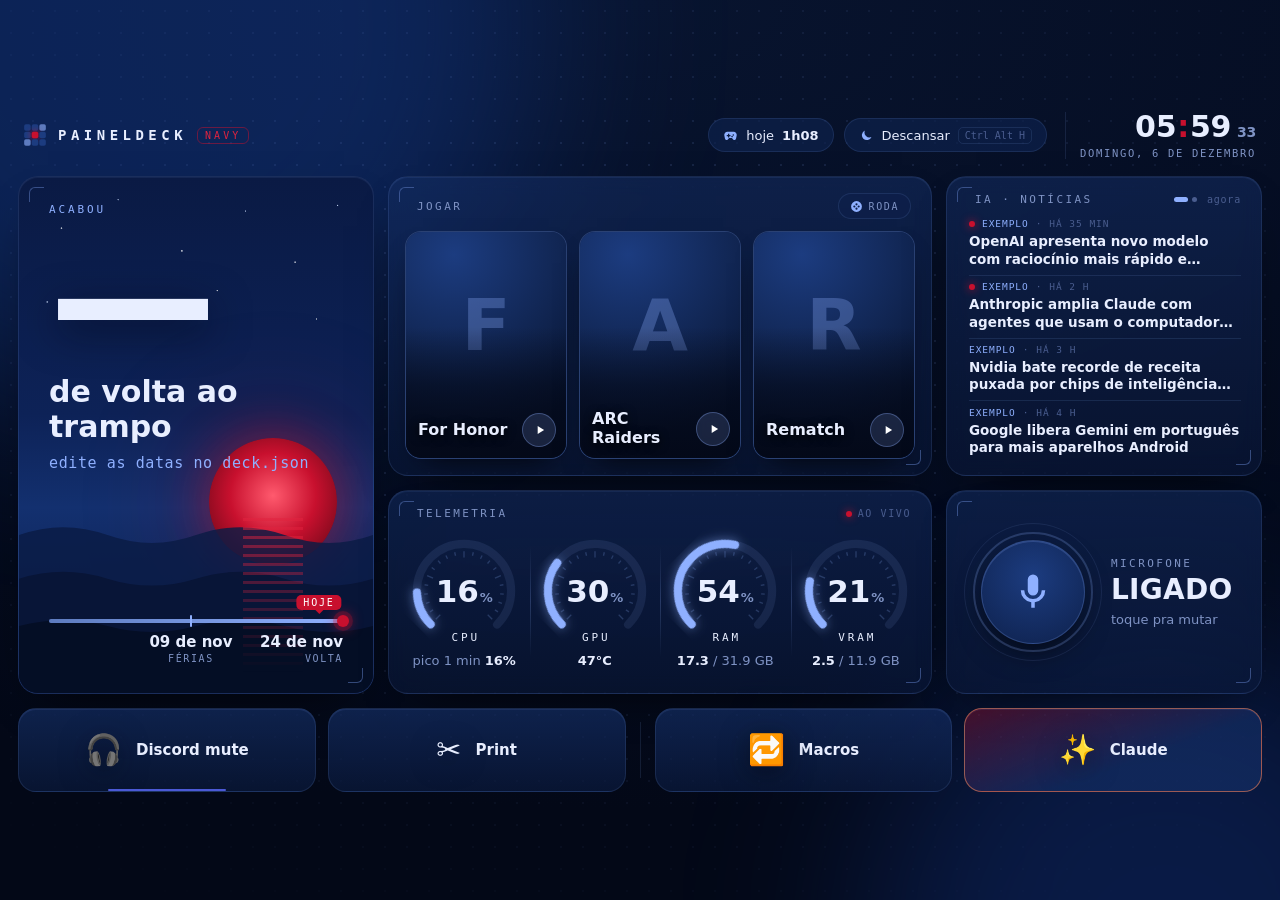
==== wwwroot/scenes/navy/index.html @ 903a9835 "Modo jogo automático, tempo de jogo e atualização com um clique - GameMode.cs: acha o jogo aberto (p" ====
<!doctype html>
<html lang="pt-BR">
<head>
  <meta charset="utf-8">
  <meta name="viewport" content="width=device-width, initial-scale=1">
  <base href="../../"><!-- caminhos do deck.json (capas "games/x.jpg") são relativos ao wwwroot -->
  <title>PainelDeck · Navy</title>
  <link rel="stylesheet" href="overlays.css"><!-- roda de jogos, gaveta de macros, diálogo do ✨ Claude -->
  <link rel="stylesheet" href="scenes/navy/navy.css">
</head>
<body>
  <div id="sky"><div class="glow g1"></div><div class="glow g2"></div><div class="dots"></div></div>

  <main id="stage">
    <!-- ===== topo ===== -->
    <header class="top card-in" style="--i:0">
      <div class="brand">
        <svg class="mark" viewBox="0 0 24 24" aria-hidden="true">
          <rect x="2" y="2" width="6" height="6" rx="1.6"/><rect x="9" y="2" width="6" height="6" rx="1.6"/><rect x="16" y="2" width="6" height="6" rx="1.6" class="hot"/>
          <rect x="2" y="9" width="6" height="6" rx="1.6"/><rect x="9" y="9" width="6" height="6" rx="1.6" class="core"/><rect x="16" y="9" width="6" height="6" rx="1.6"/>
          <rect x="2" y="16" width="6" height="6" rx="1.6" class="hot"/><rect x="9" y="16" width="6" height="6" rx="1.6"/><rect x="16" y="16" width="6" height="6" rx="1.6"/>
        </svg>
        <span class="brand-name">PAINELDECK</span>
        <span class="brand-sub">NAVY</span>
      </div>

      <div class="chips">
        <!-- modo jogo: "JOGANDO · 1h12" (some quando não tem jogo aberto) -->
        <div class="chip playing" id="chip-play" hidden><i class="rec"></i><span>JOGANDO</span><b id="chip-play-time">0min</b></div>
        <!-- fora do jogo: tempo jogado hoje; toque mostra o histórico da semana -->
        <button class="chip action" id="chip-week" hidden title="Tempo de jogo da semana">
          <svg viewBox="0 0 24 24"><path d="M7 6h10a5 5 0 0 1 4.9 6l-1.1 5.2a2.6 2.6 0 0 1-4.5 1.2L14.2 16H9.8l-2.1 2.4a2.6 2.6 0 0 1-4.5-1.2L2.1 12A5 5 0 0 1 7 6Zm1 3v2H6v2h2v2h2v-2h2v-2h-2V9Zm8.5 1a1.25 1.25 0 1 0 0 2.5 1.25 1.25 0 0 0 0-2.5Zm-2 2.5a1.25 1.25 0 1 0 0 2.5 1.25 1.25 0 0 0 0-2.5Z"/></svg>
          <span>hoje</span><b id="chip-week-time">0min</b>
        </button>
        <!-- atualização: aparece quando tem versão nova no GitHub (2 toques pra instalar) -->
        <button class="chip action update" id="chip-update" hidden title="Atualizar o PainelDeck">
          <svg viewBox="0 0 24 24" class="ico-up"><path d="M12 3a9 9 0 1 0 9 9h-2a7 7 0 1 1-2.05-4.95L14 10h7V3l-2.64 2.64A8.97 8.97 0 0 0 12 3Z"/></svg>
          <span id="chip-update-text">Atualizar</span>
        </button>
        <button class="chip action" id="btn-rest" title="Modo descanso (Ctrl+Alt+H)">
          <svg viewBox="0 0 24 24"><path d="M20 14.5A8 8 0 0 1 9.5 4a8 8 0 1 0 10.5 10.5Z"/></svg>
          <span>Descansar</span><kbd>Ctrl Alt H</kbd>
        </button>
      </div>

      <div class="clock">
        <div class="time"><span id="hh">--</span><span class="colon">:</span><span id="mm">--</span><span class="ss" id="ss">--</span></div>
        <div class="date" id="date">—</div>
      </div>
    </header>

    <!-- ===== férias (peça principal) ===== -->
    <section class="card hero card-in" style="--i:1" id="hero">
      <div class="scene" aria-hidden="true">
        <div class="stars"></div>
        <div class="sun"></div>
        <svg class="sea" viewBox="0 0 400 120" preserveAspectRatio="none">
          <path class="w1" d="M0 40 Q25 32 50 40 T100 40 T150 40 T200 40 T250 40 T300 40 T350 40 T400 40 T450 40 T500 40 T550 40 T600 40 T650 40 T700 40 T750 40 T800 40 V120 H0Z"/>
          <path class="w2" d="M0 62 Q25 55 50 62 T100 62 T150 62 T200 62 T250 62 T300 62 T350 62 T400 62 T450 62 T500 62 T550 62 T600 62 T650 62 T700 62 T750 62 T800 62 V120 H0Z"/>
          <path class="w3" d="M0 86 Q25 80 50 86 T100 86 T150 86 T200 86 T250 86 T300 86 T350 86 T400 86 T450 86 T500 86 T550 86 T600 86 T650 86 T700 86 T750 86 T800 86 V120 H0Z"/>
        </svg>
      </div>
      <div class="hero-body">
        <div class="kicker" id="hero-kicker">CONTAGEM REGRESSIVA</div>
        <div class="big"><span class="num" id="hero-num">-</span><span class="unit" id="hero-unit">dias</span></div>
        <div class="caption" id="hero-caption">pras férias</div>
        <div class="timer" id="hero-timer">--h --m --s</div>
        <div class="timeline">
          <div class="now-tag" id="hero-tag">HOJE</div>
          <div class="track"><div class="fill" id="hero-fill"></div><div class="tick" id="hero-tick"></div><div class="now" id="hero-now"></div></div>
          <div class="marks">
            <span class="m1" id="hero-m1"><b id="hero-d1">--</b>férias</span>
            <span class="m2"><b id="hero-d2">--</b>volta</span>
          </div>
        </div>
      </div>
    </section>

    <!-- ===== modo jogo: entra no lugar das férias quando um jogo abre ===== -->
    <section class="card gamehero swap" id="gamehero">
      <div class="g-art" id="g-art"></div>
      <div class="g-body">
        <div class="kicker"><i class="rec"></i><span id="g-kicker">JOGANDO AGORA</span><span class="paused" id="g-paused">PAUSADO</span></div>
        <div class="g-name" id="g-name">—</div>
        <div class="g-fps" id="g-fps"><span class="num" id="g-fps-num">--</span><span class="unit">FPS</span></div>
        <div class="g-fps-sub" id="g-fps-sub">&nbsp;</div>
        <svg class="g-spark" id="g-spark" viewBox="0 0 300 70" preserveAspectRatio="none">
          <defs><linearGradient id="g-spark-fill" x1="0" x2="0" y1="0" y2="1"><stop offset="0" stop-color="#8fb0ff" stop-opacity=".35"/><stop offset="1" stop-color="#8fb0ff" stop-opacity="0"/></linearGradient></defs>
          <path class="area" d=""/><path class="line" d=""/><circle class="head" r="3.5" cx="-10" cy="-10"/>
        </svg>
        <div class="g-stats">
          <div><span class="k">SESSÃO</span><b id="g-session">0:00:00</b></div>
          <div><span class="k">HOJE</span><b id="g-today">0min</b></div>
        </div>
      </div>
    </section>

    <!-- ===== modo jogo: macros do jogo (no lugar da prateleira de jogos) ===== -->
    <section class="card gmacros swap" id="gmacros">
      <div class="card-head">
        <span class="label" id="gm-label">MACROS DO JOGO</span>
        <button class="head-btn" id="gm-all" title="Todas as macros">
          <svg viewBox="0 0 24 24"><path d="M4 6h16v2H4zm0 5h16v2H4zm0 5h10v2H4z"/></svg><span>todas</span>
        </button>
      </div>
      <div class="gm-grid" id="gm-grid"></div>
    </section>

    <!-- ===== tempo de jogo da semana (no lugar das notícias: no modo jogo, ou tocando no "hoje") ===== -->
    <section class="card playtime swap" id="playtime">
      <div class="card-head"><span class="label">TEMPO DE JOGO</span><span class="pt-total" id="pt-total"></span></div>
      <div class="pt-bars" id="pt-bars"></div>
      <ol class="pt-top" id="pt-top"></ol>
    </section>

    <!-- ===== jogos (vem do deck.json, seção "games") ===== -->
    <section class="card games card-in" style="--i:2">
      <div class="card-head">
        <span class="label">JOGAR</span>
        <button class="head-btn" id="games-all" title="Abrir a roda com todos os jogos">
          <svg viewBox="0 0 24 24"><path d="M12 2a10 10 0 1 0 10 10A10 10 0 0 0 12 2Zm0 4a2 2 0 1 1-2 2 2 2 0 0 1 2-2ZM6 12a2 2 0 1 1 2 2 2 2 0 0 1-2-2Zm6 6a2 2 0 1 1 2-2 2 2 0 0 1-2 2Zm4-4a2 2 0 1 1 2-2 2 2 0 0 1-2 2Z"/></svg>
          <span>roda</span>
        </button>
      </div>
      <div class="shelf" id="shelf"></div>
    </section>

    <!-- ===== notícias de IA (C# busca o RSS, Bridge.call("news")) ===== -->
    <section class="card news card-in" style="--i:3">
      <div class="card-head">
        <span class="label" id="news-label">IA · NOTÍCIAS</span>
        <span class="news-side"><span class="pager" id="pager"></span><span class="upd" id="news-upd"></span></span>
      </div>
      <div class="feed-wrap"><ol class="feed" id="feed"></ol></div>
    </section>

    <!-- ===== telemetria ===== -->
    <section class="card telemetry card-in" style="--i:4">
      <div class="card-head"><span class="label">TELEMETRIA</span><span class="live"><i></i>ao vivo</span></div>
      <div class="gauges">
        <div class="gauge" data-metric="cpu"></div>
        <div class="gauge" data-metric="gpu"></div>
        <div class="gauge" data-metric="ram"></div>
        <div class="gauge" data-metric="vram"></div>
      </div>
    </section>

    <!-- ===== microfone ===== -->
    <section class="card micbox card-in" style="--i:5" id="micbox">
      <button class="mic" id="mic" title="Mutar / desmutar o microfone">
        <span class="ring"></span><span class="ring r2"></span>
        <svg viewBox="0 0 24 24" class="ico-on"><path d="M12 14a3 3 0 0 0 3-3V5a3 3 0 0 0-6 0v6a3 3 0 0 0 3 3Zm5-3a5 5 0 0 1-10 0H5a7 7 0 0 0 6 6.92V21h2v-3.08A7 7 0 0 0 19 11Z"/></svg>
        <svg viewBox="0 0 24 24" class="ico-off"><path d="M19 11h-2c0 .74-.16 1.43-.43 2.05l1.47 1.47A6.9 6.9 0 0 0 19 11ZM15 11.17V5a3 3 0 0 0-5.94-.6L15 10.33ZM4.27 3 3 4.27l6 6V11a3 3 0 0 0 4.17 2.76l1.66 1.66A5 5 0 0 1 7 11H5a7 7 0 0 0 6 6.92V21h2v-3.08a6.9 6.9 0 0 0 2.73-.94L19.73 21 21 19.73Z"/></svg>
      </button>
      <div class="mic-info">
        <div class="label">MICROFONE</div>
        <div class="mic-state" id="mic-state">LIGADO</div>
        <div class="mic-hint" id="mic-hint">toque pra mutar</div>
      </div>
    </section>

    <!-- ===== dock de atalhos (vem do deck.json) ===== -->
    <nav class="dock card-in" style="--i:6" id="dock"></nav>
  </main>

  <div id="toast"></div>

  <!-- o app.js do clássico desenha o deck aqui (escondido): games/macros/editor dependem dele (App.deck, App.toast) -->
  <div id="classic" hidden><main id="grid"></main><nav id="tabs"></nav></div>

  <script src="bridge.js"></script>
  <script>window.Widgets = {}; // widgets do clássico não aparecem no Navy: não monta nenhum na grade escondida</script>
  <script src="games.js"></script>
  <script src="macros.js"></script>
  <script src="app.js"></script>
  <script src="editor.js"></script>
  <script src="scenes/navy/navy.js"></script>
</body>
</html>
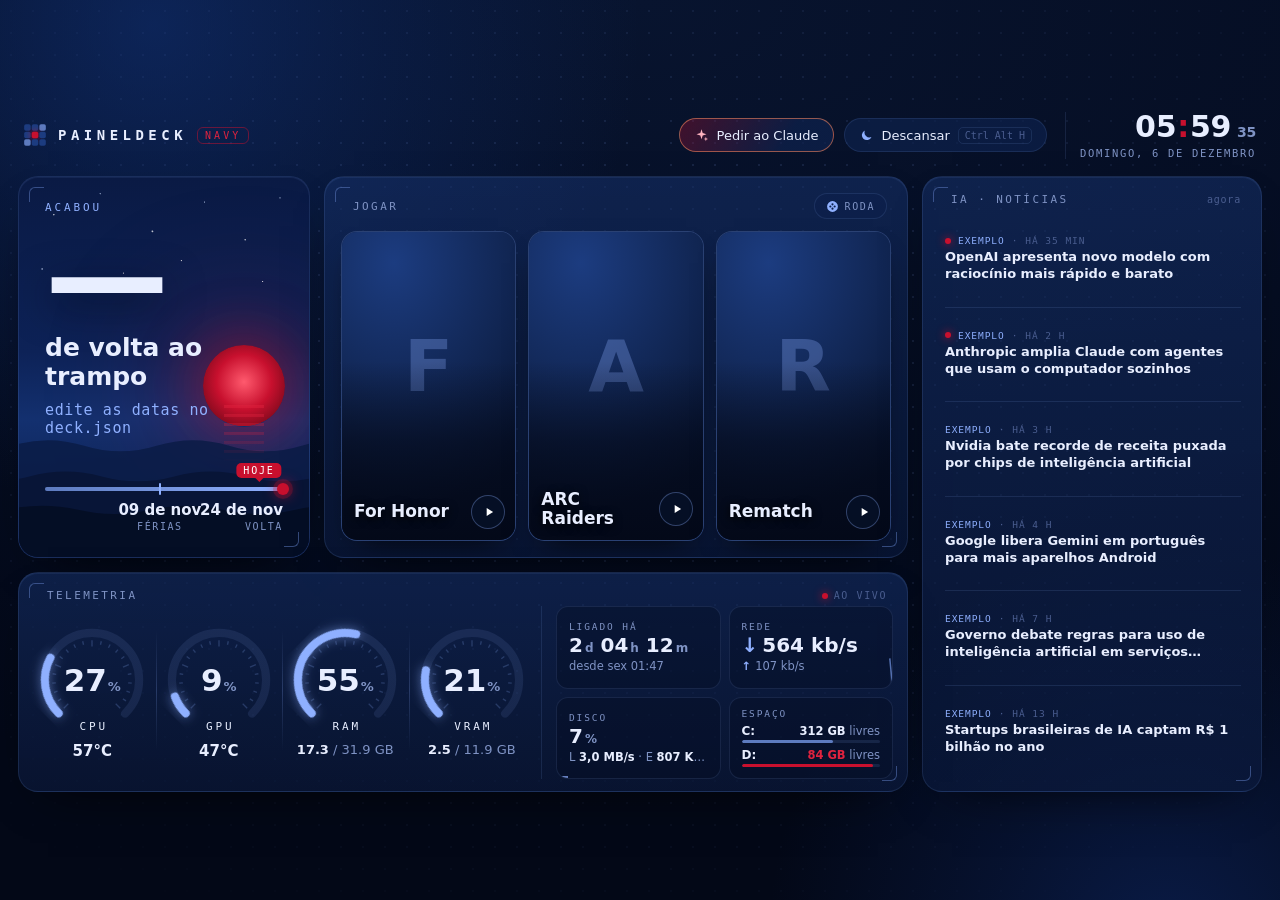
==== commit 098d4117: "Navy mais leve na GPU, temperatura da CPU e dados do PC - Navy sem animação CSS infinita, backdrop-f" ====
--- a/wwwroot/scenes/navy/index.html
+++ b/wwwroot/scenes/navy/index.html
@@ -27,15 +27,14 @@
       <div class="chips">
         <!-- modo jogo: "JOGANDO · 1h12" (some quando não tem jogo aberto) -->
         <div class="chip playing" id="chip-play" hidden><i class="rec"></i><span>JOGANDO</span><b id="chip-play-time">0min</b></div>
-        <!-- fora do jogo: tempo jogado hoje; toque mostra o histórico da semana -->
-        <button class="chip action" id="chip-week" hidden title="Tempo de jogo da semana">
-          <svg viewBox="0 0 24 24"><path d="M7 6h10a5 5 0 0 1 4.9 6l-1.1 5.2a2.6 2.6 0 0 1-4.5 1.2L14.2 16H9.8l-2.1 2.4a2.6 2.6 0 0 1-4.5-1.2L2.1 12A5 5 0 0 1 7 6Zm1 3v2H6v2h2v2h2v-2h2v-2h-2V9Zm8.5 1a1.25 1.25 0 1 0 0 2.5 1.25 1.25 0 0 0 0-2.5Zm-2 2.5a1.25 1.25 0 1 0 0 2.5 1.25 1.25 0 0 0 0-2.5Z"/></svg>
-          <span>hoje</span><b id="chip-week-time">0min</b>
-        </button>
         <!-- atualização: aparece quando tem versão nova no GitHub (2 toques pra instalar) -->
         <button class="chip action update" id="chip-update" hidden title="Atualizar o PainelDeck">
           <svg viewBox="0 0 24 24" class="ico-up"><path d="M12 3a9 9 0 1 0 9 9h-2a7 7 0 1 1-2.05-4.95L14 10h7V3l-2.64 2.64A8.97 8.97 0 0 0 12 3Z"/></svg>
           <span id="chip-update-text">Atualizar</span>
+        </button>
+        <button class="chip action claude" id="btn-claude" title="Pedir uma mudança no painel pro Claude">
+          <svg viewBox="0 0 24 24"><path d="M12 2l1.9 6.1L20 10l-6.1 1.9L12 18l-1.9-6.1L4 10l6.1-1.9Zm7 12 .9 2.6 2.6.9-2.6.9L19 21l-.9-2.6-2.6-.9 2.6-.9Z"/></svg>
+          <span>Pedir ao Claude</span>
         </button>
         <button class="chip action" id="btn-rest" title="Modo descanso (Ctrl+Alt+H)">
           <svg viewBox="0 0 24 24"><path d="M20 14.5A8 8 0 0 1 9.5 4a8 8 0 1 0 10.5 10.5Z"/></svg>
@@ -90,27 +89,10 @@
         </svg>
         <div class="g-stats">
           <div><span class="k">SESSÃO</span><b id="g-session">0:00:00</b></div>
-          <div><span class="k">HOJE</span><b id="g-today">0min</b></div>
+          <div><span class="k">CPU</span><b id="g-cpu">--°</b></div>
+          <div><span class="k">GPU</span><b id="g-gpu">--°</b></div>
         </div>
       </div>
-    </section>
-
-    <!-- ===== modo jogo: macros do jogo (no lugar da prateleira de jogos) ===== -->
-    <section class="card gmacros swap" id="gmacros">
-      <div class="card-head">
-        <span class="label" id="gm-label">MACROS DO JOGO</span>
-        <button class="head-btn" id="gm-all" title="Todas as macros">
-          <svg viewBox="0 0 24 24"><path d="M4 6h16v2H4zm0 5h16v2H4zm0 5h10v2H4z"/></svg><span>todas</span>
-        </button>
-      </div>
-      <div class="gm-grid" id="gm-grid"></div>
-    </section>
-
-    <!-- ===== tempo de jogo da semana (no lugar das notícias: no modo jogo, ou tocando no "hoje") ===== -->
-    <section class="card playtime swap" id="playtime">
-      <div class="card-head"><span class="label">TEMPO DE JOGO</span><span class="pt-total" id="pt-total"></span></div>
-      <div class="pt-bars" id="pt-bars"></div>
-      <ol class="pt-top" id="pt-top"></ol>
     </section>
 
     <!-- ===== jogos (vem do deck.json, seção "games") ===== -->
@@ -134,33 +116,40 @@
       <div class="feed-wrap"><ol class="feed" id="feed"></ol></div>
     </section>
 
-    <!-- ===== telemetria ===== -->
+    <!-- ===== telemetria + dados do PC ===== -->
     <section class="card telemetry card-in" style="--i:4">
       <div class="card-head"><span class="label">TELEMETRIA</span><span class="live"><i></i>ao vivo</span></div>
-      <div class="gauges">
-        <div class="gauge" data-metric="cpu"></div>
-        <div class="gauge" data-metric="gpu"></div>
-        <div class="gauge" data-metric="ram"></div>
-        <div class="gauge" data-metric="vram"></div>
+      <div class="tele-body">
+        <div class="gauges">
+          <div class="gauge" data-metric="cpu"></div>
+          <div class="gauge" data-metric="gpu"></div>
+          <div class="gauge" data-metric="ram"></div>
+          <div class="gauge" data-metric="vram"></div>
+        </div>
+        <div class="sys">
+          <div class="stat" id="st-up">
+            <span class="k">LIGADO HÁ</span>
+            <b class="v" id="st-up-v">--</b>
+            <span class="s" id="st-up-s">&nbsp;</span>
+          </div>
+          <div class="stat" id="st-net">
+            <span class="k">REDE</span>
+            <b class="v"><i class="arw dn">↓</i><span id="st-net-down">--</span></b>
+            <span class="s"><i class="arw">↑</i><span id="st-net-up">--</span></span>
+            <svg class="spark" viewBox="0 0 120 30" preserveAspectRatio="none"><path class="area" d=""/><path class="line" d=""/></svg>
+          </div>
+          <div class="stat" id="st-disk">
+            <span class="k">DISCO</span>
+            <b class="v" id="st-disk-v">--</b>
+            <span class="s" id="st-disk-s">&nbsp;</span>
+          </div>
+          <div class="stat" id="st-drives">
+            <span class="k">ESPAÇO</span>
+            <div class="drives" id="st-drives-list"></div>
+          </div>
+        </div>
       </div>
     </section>
-
-    <!-- ===== microfone ===== -->
-    <section class="card micbox card-in" style="--i:5" id="micbox">
-      <button class="mic" id="mic" title="Mutar / desmutar o microfone">
-        <span class="ring"></span><span class="ring r2"></span>
-        <svg viewBox="0 0 24 24" class="ico-on"><path d="M12 14a3 3 0 0 0 3-3V5a3 3 0 0 0-6 0v6a3 3 0 0 0 3 3Zm5-3a5 5 0 0 1-10 0H5a7 7 0 0 0 6 6.92V21h2v-3.08A7 7 0 0 0 19 11Z"/></svg>
-        <svg viewBox="0 0 24 24" class="ico-off"><path d="M19 11h-2c0 .74-.16 1.43-.43 2.05l1.47 1.47A6.9 6.9 0 0 0 19 11ZM15 11.17V5a3 3 0 0 0-5.94-.6L15 10.33ZM4.27 3 3 4.27l6 6V11a3 3 0 0 0 4.17 2.76l1.66 1.66A5 5 0 0 1 7 11H5a7 7 0 0 0 6 6.92V21h2v-3.08a6.9 6.9 0 0 0 2.73-.94L19.73 21 21 19.73Z"/></svg>
-      </button>
-      <div class="mic-info">
-        <div class="label">MICROFONE</div>
-        <div class="mic-state" id="mic-state">LIGADO</div>
-        <div class="mic-hint" id="mic-hint">toque pra mutar</div>
-      </div>
-    </section>
-
-    <!-- ===== dock de atalhos (vem do deck.json) ===== -->
-    <nav class="dock card-in" style="--i:6" id="dock"></nav>
   </main>
 
   <div id="toast"></div>
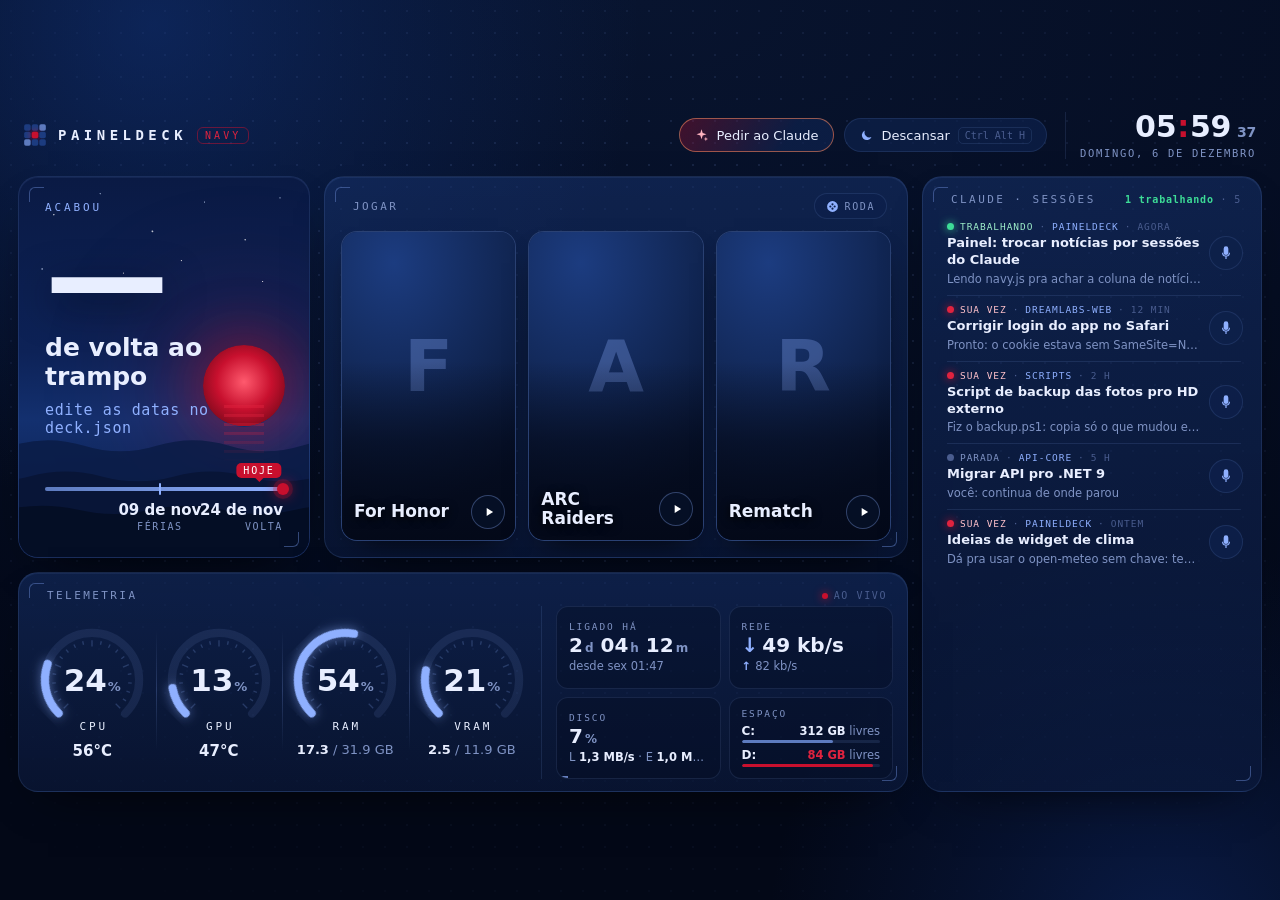
==== commit 86ac539b: "Navy: sessões do Claude Code no lugar das notícias, com áudio A coluna da direita lista as sessões d" ====
--- a/wwwroot/scenes/navy/index.html
+++ b/wwwroot/scenes/navy/index.html
@@ -107,7 +107,26 @@
       <div class="shelf" id="shelf"></div>
     </section>
 
-    <!-- ===== notícias de IA (C# busca o RSS, Bridge.call("news")) ===== -->
+    <!-- ===== sessões do Claude Code do PC (C#: Bridge.call("claudeSessions"); sessions.js) ===== -->
+    <section class="card sessions card-in" style="--i:3" id="sessions">
+      <div class="card-head">
+        <span class="label">CLAUDE · SESSÕES</span>
+        <span class="ses-side"><span class="ses-count" id="ses-count"></span></span>
+      </div>
+      <div class="ses-wrap">
+        <ol class="ses-list" id="ses-list"></ol>
+        <div class="ses-detail" id="ses-detail" hidden>
+          <div class="sd-head">
+            <button class="sd-back" id="sd-back" title="Voltar pra lista"><svg viewBox="0 0 24 24"><path d="M15.4 5.4 14 4l-8 8 8 8 1.4-1.4L8.8 12Z"/></svg></button>
+            <div class="sd-name"><div class="sd-title" id="sd-title"></div><div class="sd-meta" id="sd-meta"></div></div>
+          </div>
+          <div class="sd-chat" id="sd-chat"></div>
+          <div class="sd-compose" id="sd-compose"></div>
+        </div>
+      </div>
+    </section>
+
+    <!-- ===== notícias de IA (só com "navy": { "coluna": "noticias" }; C# busca o RSS, Bridge.call("news")) ===== -->
     <section class="card news card-in" style="--i:3">
       <div class="card-head">
         <span class="label" id="news-label">IA · NOTÍCIAS</span>
@@ -164,5 +183,6 @@
   <script src="app.js"></script>
   <script src="editor.js"></script>
   <script src="scenes/navy/navy.js"></script>
+  <script src="scenes/navy/sessions.js"></script>
 </body>
 </html>
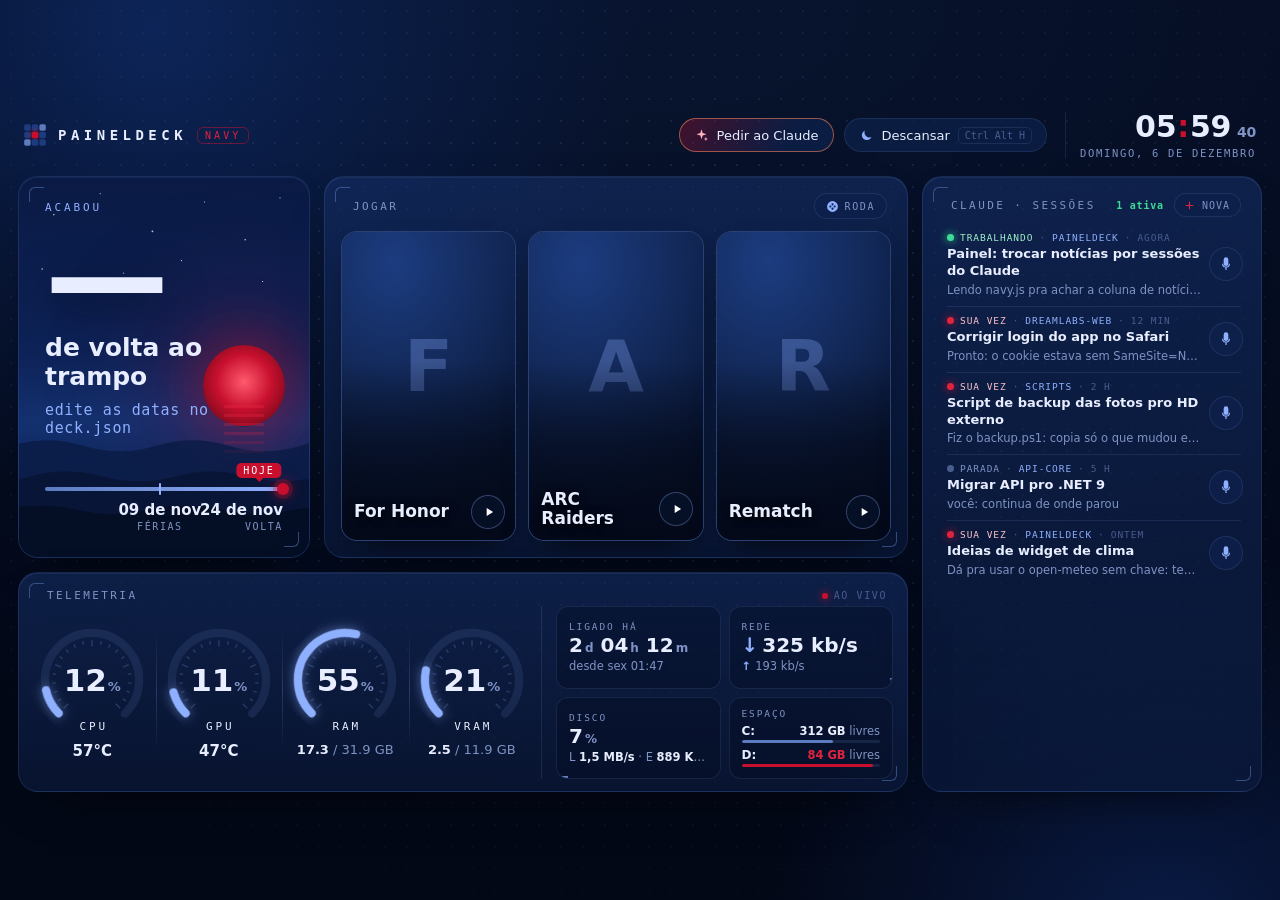
==== commit ab43af93: "Navy: botão + nova abre sessão do Claude Code por áudio Escolhe a pasta (as das sessões recentes, as" ====
--- a/wwwroot/scenes/navy/index.html
+++ b/wwwroot/scenes/navy/index.html
@@ -111,7 +111,10 @@
     <section class="card sessions card-in" style="--i:3" id="sessions">
       <div class="card-head">
         <span class="label">CLAUDE · SESSÕES</span>
-        <span class="ses-side"><span class="ses-count" id="ses-count"></span></span>
+        <span class="ses-side"><span class="ses-count" id="ses-count"></span>
+          <button class="head-btn" id="ses-new" title="Abrir uma sessão nova do Claude Code (por áudio ou digitando)">
+            <svg viewBox="0 0 24 24"><path d="M11 5h2v6h6v2h-6v6h-2v-6H5v-2h6Z"/></svg><span>nova</span>
+          </button></span>
       </div>
       <div class="ses-wrap">
         <ol class="ses-list" id="ses-list"></ol>
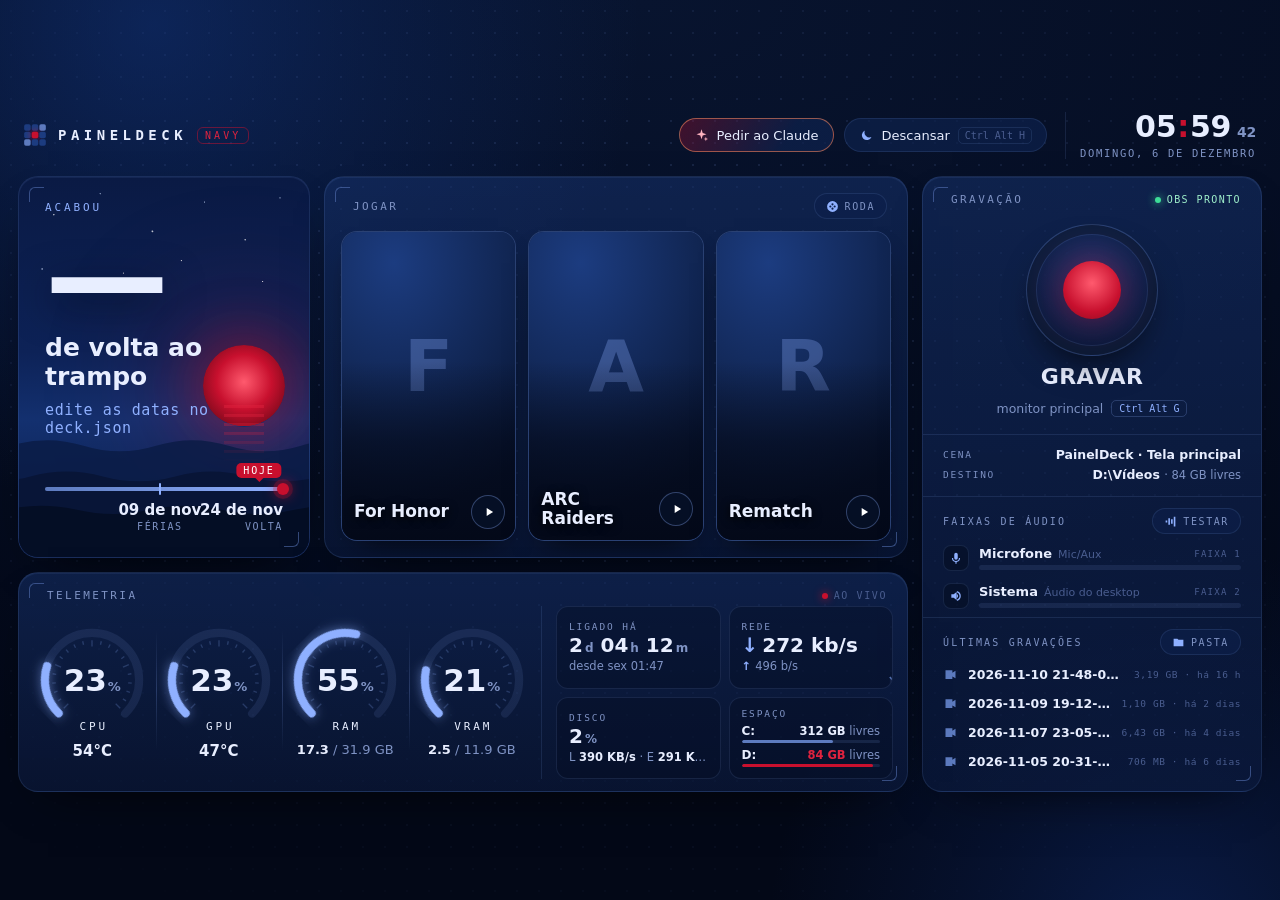
==== commit a80232b3: "Modo gravação (OBS) na Navy e remoção das sessões do Claude - Recorder.cs: fala com o OBS pelo obs-w" ====
--- a/wwwroot/scenes/navy/index.html
+++ b/wwwroot/scenes/navy/index.html
@@ -28,6 +28,8 @@
         <!-- modo jogo: "JOGANDO · 1h12" (some quando não tem jogo aberto) -->
         <div class="chip playing" id="chip-play" hidden><i class="rec"></i><span>JOGANDO</span><b id="chip-play-time">0min</b></div>
         <!-- atualização: aparece quando tem versão nova no GitHub (2 toques pra instalar) -->
+        <!-- gravação minimizada: "REC 12:47" (toque volta pra tela de gravação) -->
+        <button class="chip action recchip" id="chip-rec" hidden title="Voltar pra tela de gravação"><i class="rec"></i><span>REC</span><b id="chip-rec-time">0:00</b></button>
         <button class="chip action update" id="chip-update" hidden title="Atualizar o PainelDeck">
           <svg viewBox="0 0 24 24" class="ico-up"><path d="M12 3a9 9 0 1 0 9 9h-2a7 7 0 1 1-2.05-4.95L14 10h7V3l-2.64 2.64A8.97 8.97 0 0 0 12 3Z"/></svg>
           <span id="chip-update-text">Atualizar</span>
@@ -107,25 +109,40 @@
       <div class="shelf" id="shelf"></div>
     </section>
 
-    <!-- ===== sessões do Claude Code do PC (C#: Bridge.call("claudeSessions"); sessions.js) ===== -->
-    <section class="card sessions card-in" style="--i:3" id="sessions">
+    <!-- ===== gravação (rec.js): botão de gravar no OBS, faixas de áudio e últimas gravações ===== -->
+    <section class="card reccard card-in" style="--i:3" id="reccard">
       <div class="card-head">
-        <span class="label">CLAUDE · SESSÕES</span>
-        <span class="ses-side"><span class="ses-count" id="ses-count"></span>
-          <button class="head-btn" id="ses-new" title="Abrir uma sessão nova do Claude Code (por áudio ou digitando)">
-            <svg viewBox="0 0 24 24"><path d="M11 5h2v6h6v2h-6v6h-2v-6H5v-2h6Z"/></svg><span>nova</span>
-          </button></span>
-      </div>
-      <div class="ses-wrap">
-        <ol class="ses-list" id="ses-list"></ol>
-        <div class="ses-detail" id="ses-detail" hidden>
-          <div class="sd-head">
-            <button class="sd-back" id="sd-back" title="Voltar pra lista"><svg viewBox="0 0 24 24"><path d="M15.4 5.4 14 4l-8 8 8 8 1.4-1.4L8.8 12Z"/></svg></button>
-            <div class="sd-name"><div class="sd-title" id="sd-title"></div><div class="sd-meta" id="sd-meta"></div></div>
-          </div>
-          <div class="sd-chat" id="sd-chat"></div>
-          <div class="sd-compose" id="sd-compose"></div>
-        </div>
+        <span class="label">GRAVAÇÃO</span>
+        <span class="rc-pill" id="rc-pill"><i></i><span id="rc-pill-text">OBS</span></span>
+      </div>
+      <div class="rc-main">
+        <button class="rc-btn" id="rc-btn" title="Gravar o monitor principal no OBS"><span class="core"></span></button>
+        <div class="rc-title" id="rc-title">GRAVAR</div>
+        <div class="rc-sub" id="rc-sub">&nbsp;</div>
+      </div>
+      <div class="rc-sec">
+        <div class="rc-info">
+          <span class="k">CENA</span><span class="v" id="rc-scene">—</span>
+          <span class="k">DESTINO</span><span class="v" id="rc-dest">—</span>
+        </div>
+      </div>
+      <div class="rc-sec">
+        <div class="rc-sec-head">
+          <span class="label">FAIXAS DE ÁUDIO</span>
+          <button class="head-btn" id="rc-test" title="Mostra os níveis ao vivo por 20 segundos, sem gravar">
+            <svg viewBox="0 0 24 24"><path d="M3 10h3v4H3Zm5-4h3v12H8Zm5 2h3v8h-3Zm5-5h3v18h-3Z"/></svg><span>testar</span>
+          </button>
+        </div>
+        <div id="rc-tracks"></div>
+      </div>
+      <div class="rc-sec rc-recent">
+        <div class="rc-sec-head">
+          <span class="label">ÚLTIMAS GRAVAÇÕES</span>
+          <button class="head-btn" id="rc-folder" title="Abrir a pasta das gravações">
+            <svg viewBox="0 0 24 24"><path d="M3 5h7l2 2h9v12H3Z"/></svg><span>pasta</span>
+          </button>
+        </div>
+        <ul class="rc-list" id="rc-list"></ul>
       </div>
     </section>
 
@@ -174,6 +191,74 @@
     </section>
   </main>
 
+  <!-- ===== tela cheia de gravação (rec.js): entra sozinha quando o OBS começa a gravar ===== -->
+  <main id="recstage">
+    <header class="r-top" style="--i:0">
+      <div class="r-badge"><i class="rec"></i><span id="r-state">GRAVANDO</span></div>
+      <div class="brand">
+        <span class="brand-name">PAINELDECK</span>
+        <span class="brand-sub">GRAVAÇÃO</span>
+      </div>
+      <div class="chips">
+        <div class="chip" id="r-scene" title="Cena do OBS que está sendo gravada">
+          <svg viewBox="0 0 24 24"><path d="M3 4h18v13H3Zm2 2v9h14V6Zm3 13h8v2H8Z"/></svg><span id="r-scene-name">—</span>
+        </div>
+        <div class="chip playing" id="r-game" hidden><span>JOGANDO</span><b id="r-game-name"></b></div>
+        <button class="chip action" id="r-min" title="Ver o painel normal sem parar de gravar">
+          <svg viewBox="0 0 24 24"><path d="M3 3h8v8H3Zm10 0h8v8h-8ZM3 13h8v8H3Zm10 0h8v8h-8Z"/></svg><span>Ver painel</span>
+        </button>
+      </div>
+      <div class="clock">
+        <div class="time"><span id="r-hh">--</span><span class="colon">:</span><span id="r-mm">--</span></div>
+        <div class="date">AGORA</div>
+      </div>
+    </header>
+
+    <section class="card r-hero" style="--i:1">
+      <div class="r-clock">
+        <div class="r-time"><span id="r-t-h">0</span><i>:</i><span id="r-t-m">00</span><i>:</i><span id="r-t-s">00</span><small id="r-t-d">.0</small></div>
+        <div class="r-file"><svg viewBox="0 0 24 24"><path d="M4 5h11v4l5-3v12l-5-3v4H4Z"/></svg><span id="r-file">—</span></div>
+      </div>
+      <div class="r-stats">
+        <div class="stat" id="r-st-size"><span class="k">TAMANHO</span><b class="v" id="r-size">--</b><span class="s" id="r-rate">&nbsp;</span></div>
+        <div class="stat" id="r-st-free"><span class="k">ESPAÇO LIVRE</span><b class="v" id="r-free">--</b><span class="s" id="r-fits">&nbsp;</span></div>
+        <div class="stat" id="r-st-video"><span class="k">VÍDEO</span><b class="v" id="r-fps">--</b><span class="s" id="r-drop">&nbsp;</span></div>
+        <div class="stat" id="r-st-pc"><span class="k">PC</span><b class="v" id="r-pc">--</b><span class="s" id="r-pc-s">&nbsp;</span></div>
+      </div>
+    </section>
+
+    <section class="card r-tl" style="--i:2">
+      <div class="card-head"><span class="label">LINHA DO TEMPO</span><span class="r-scale" id="r-scale">&nbsp;</span></div>
+      <div class="r-body">
+        <div class="r-heads" id="r-heads"></div>
+        <div class="r-canvas"><canvas id="r-tl-canvas"></canvas></div>
+        <div class="r-done">
+          <div class="r-done-box">
+            <div class="kicker"><svg viewBox="0 0 24 24"><path d="M9.5 16.2 5.3 12l-1.4 1.4 5.6 5.6 11-11-1.4-1.4Z"/></svg><span>GRAVAÇÃO SALVA</span></div>
+            <div class="nm" id="r-done-name">—</div>
+            <div class="mt" id="r-done-meta">&nbsp;</div>
+            <div class="row">
+              <button class="r-btn sm" id="r-done-open"><svg viewBox="0 0 24 24"><path d="M3 5h7l2 2h9v12H3Z"/></svg>Abrir a pasta</button>
+              <button class="r-btn sm back" id="r-done-back">Voltar pro painel <small id="r-done-count"></small></button>
+            </div>
+          </div>
+        </div>
+      </div>
+    </section>
+
+    <section class="card r-vu" style="--i:3">
+      <div class="card-head"><span class="label">NÍVEIS</span><span class="live"><i></i>ao vivo</span></div>
+      <div class="r-vus"><canvas id="r-vu-canvas"></canvas></div>
+      <div class="r-vufoot" id="r-vufoot"></div>
+    </section>
+
+    <footer class="r-ctl" style="--i:4">
+      <button class="r-btn" id="r-pause"><svg viewBox="0 0 24 24"><path d="M6 5h4v14H6Zm8 0h4v14h-4Z"/></svg><span id="r-pause-text">Pausar</span></button>
+      <button class="r-btn" id="r-mark" title="Põe uma marca neste ponto da gravação"><svg viewBox="0 0 24 24"><path d="M5 3h2v18H5Zm3 1h11l-3 4 3 4H8Z"/></svg>Marcar <small id="r-mark-n"></small></button>
+      <button class="r-btn stop" id="r-stop"><svg viewBox="0 0 24 24"><rect x="5" y="5" width="14" height="14" rx="2.5"/></svg><span id="r-stop-text">Parar e salvar</span><small id="r-stop-key"></small></button>
+    </footer>
+  </main>
+
   <div id="toast"></div>
 
   <!-- o app.js do clássico desenha o deck aqui (escondido): games/macros/editor dependem dele (App.deck, App.toast) -->
@@ -186,6 +271,6 @@
   <script src="app.js"></script>
   <script src="editor.js"></script>
   <script src="scenes/navy/navy.js"></script>
-  <script src="scenes/navy/sessions.js"></script>
+  <script src="scenes/navy/rec.js"></script>
 </body>
 </html>
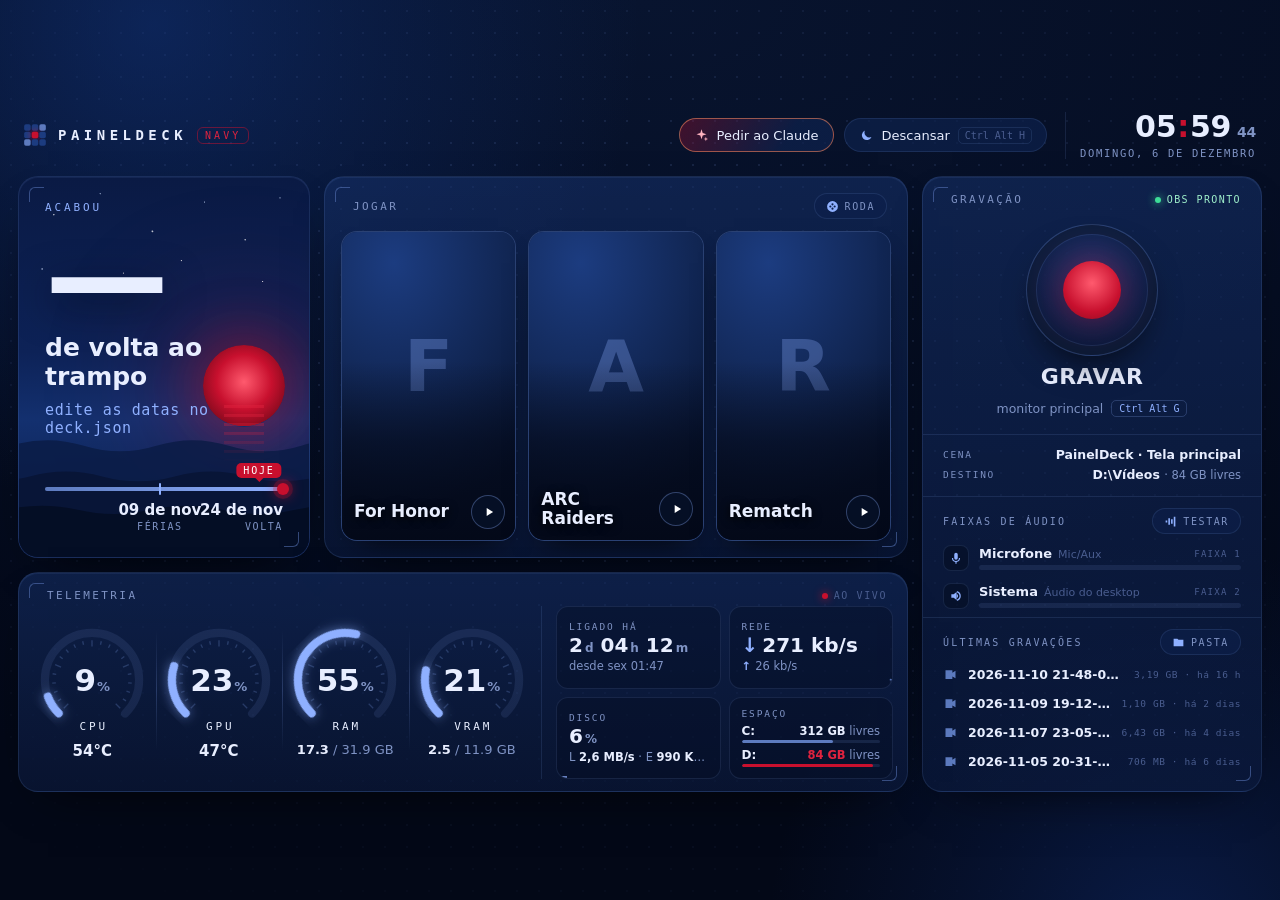
==== commit 62ea465b: "Gravação: prévia ao vivo do vídeo e miniaturas na linha do tempo - Recorder.cs: comando "frame" (Get" ====
--- a/wwwroot/scenes/navy/index.html
+++ b/wwwroot/scenes/navy/index.html
@@ -215,6 +215,13 @@
     </header>
 
     <section class="card r-hero" style="--i:1">
+      <!-- prévia ao vivo do que o OBS está gravando (Bridge.call("record", { cmd: "frame" }), algumas vezes por segundo) -->
+      <div class="r-prev" id="r-prev">
+        <img id="r-prev-img" alt="">
+        <div class="r-prev-none" id="r-prev-none">esperando a imagem do OBS…</div>
+        <span class="r-prev-tag"><i class="rec"></i><span id="r-prev-tag">AO VIVO</span></span>
+      </div>
+      <div class="r-side">
       <div class="r-clock">
         <div class="r-time"><span id="r-t-h">0</span><i>:</i><span id="r-t-m">00</span><i>:</i><span id="r-t-s">00</span><small id="r-t-d">.0</small></div>
         <div class="r-file"><svg viewBox="0 0 24 24"><path d="M4 5h11v4l5-3v12l-5-3v4H4Z"/></svg><span id="r-file">—</span></div>
@@ -224,6 +231,7 @@
         <div class="stat" id="r-st-free"><span class="k">ESPAÇO LIVRE</span><b class="v" id="r-free">--</b><span class="s" id="r-fits">&nbsp;</span></div>
         <div class="stat" id="r-st-video"><span class="k">VÍDEO</span><b class="v" id="r-fps">--</b><span class="s" id="r-drop">&nbsp;</span></div>
         <div class="stat" id="r-st-pc"><span class="k">PC</span><b class="v" id="r-pc">--</b><span class="s" id="r-pc-s">&nbsp;</span></div>
+      </div>
       </div>
     </section>
 
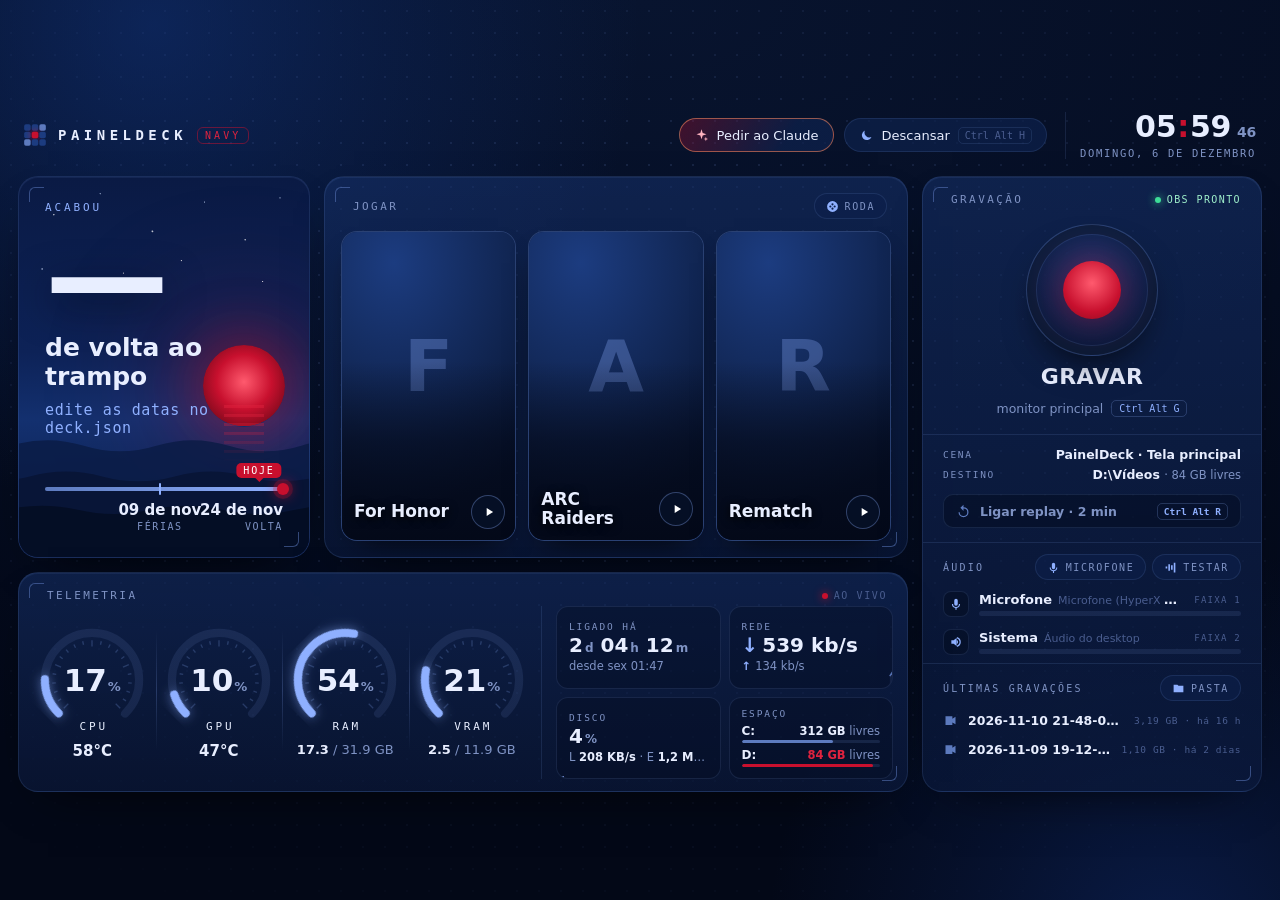
==== commit 468525b2: "Gravação: escolher o microfone pelo painel e replay dos últimos minutos - Botão 'microfone' no cartã" ====
--- a/wwwroot/scenes/navy/index.html
+++ b/wwwroot/scenes/navy/index.html
@@ -125,10 +125,20 @@
           <span class="k">CENA</span><span class="v" id="rc-scene">—</span>
           <span class="k">DESTINO</span><span class="v" id="rc-dest">—</span>
         </div>
+        <div class="rc-replay" id="rc-replay-row">
+          <button class="rc-replay-btn" id="rc-replay" title="Replay: o OBS guarda os últimos minutos na memória e salva quando você pedir">
+            <svg viewBox="0 0 24 24"><path d="M12 5V1L7 6l5 5V7a6 6 0 1 1-6 6H4a8 8 0 1 0 8-8Z"/></svg>
+            <span id="rc-replay-text">Ligar replay</span><kbd id="rc-replay-key" hidden></kbd>
+          </button>
+          <button class="rc-replay-off" id="rc-replay-off" title="Desligar o replay" hidden>✕</button>
+        </div>
       </div>
       <div class="rc-sec">
         <div class="rc-sec-head">
-          <span class="label">FAIXAS DE ÁUDIO</span>
+          <span class="label">ÁUDIO</span>
+          <button class="head-btn" id="rc-mic" title="Escolher qual microfone o OBS grava">
+            <svg viewBox="0 0 24 24"><path d="M12 15a3 3 0 0 0 3-3V6a3 3 0 0 0-6 0v6a3 3 0 0 0 3 3Zm5-3a5 5 0 0 1-10 0H5a7 7 0 0 0 6 6.9V22h2v-3.1A7 7 0 0 0 19 12Z"/></svg><span>microfone</span>
+          </button>
           <button class="head-btn" id="rc-test" title="Mostra os níveis ao vivo por 20 segundos, sem gravar">
             <svg viewBox="0 0 24 24"><path d="M3 10h3v4H3Zm5-4h3v12H8Zm5 2h3v8h-3Zm5-5h3v18h-3Z"/></svg><span>testar</span>
           </button>
@@ -272,6 +282,13 @@
   <!-- o app.js do clássico desenha o deck aqui (escondido): games/macros/editor dependem dele (App.deck, App.toast) -->
   <div id="classic" hidden><main id="grid"></main><nav id="tabs"></nav></div>
 
+<div id="recpick" hidden>
+  <div class="rp-box">
+    <div class="rp-head"><span class="label">QUAL MICROFONE GRAVAR</span><button class="head-btn" id="rp-close"><span>fechar</span></button></div>
+    <div class="rp-src" id="rp-src"></div>
+    <ul class="rp-list" id="rp-list"></ul>
+  </div>
+</div>
   <script src="bridge.js"></script>
   <script>window.Widgets = {}; // widgets do clássico não aparecem no Navy: não monta nenhum na grade escondida</script>
   <script src="games.js"></script>
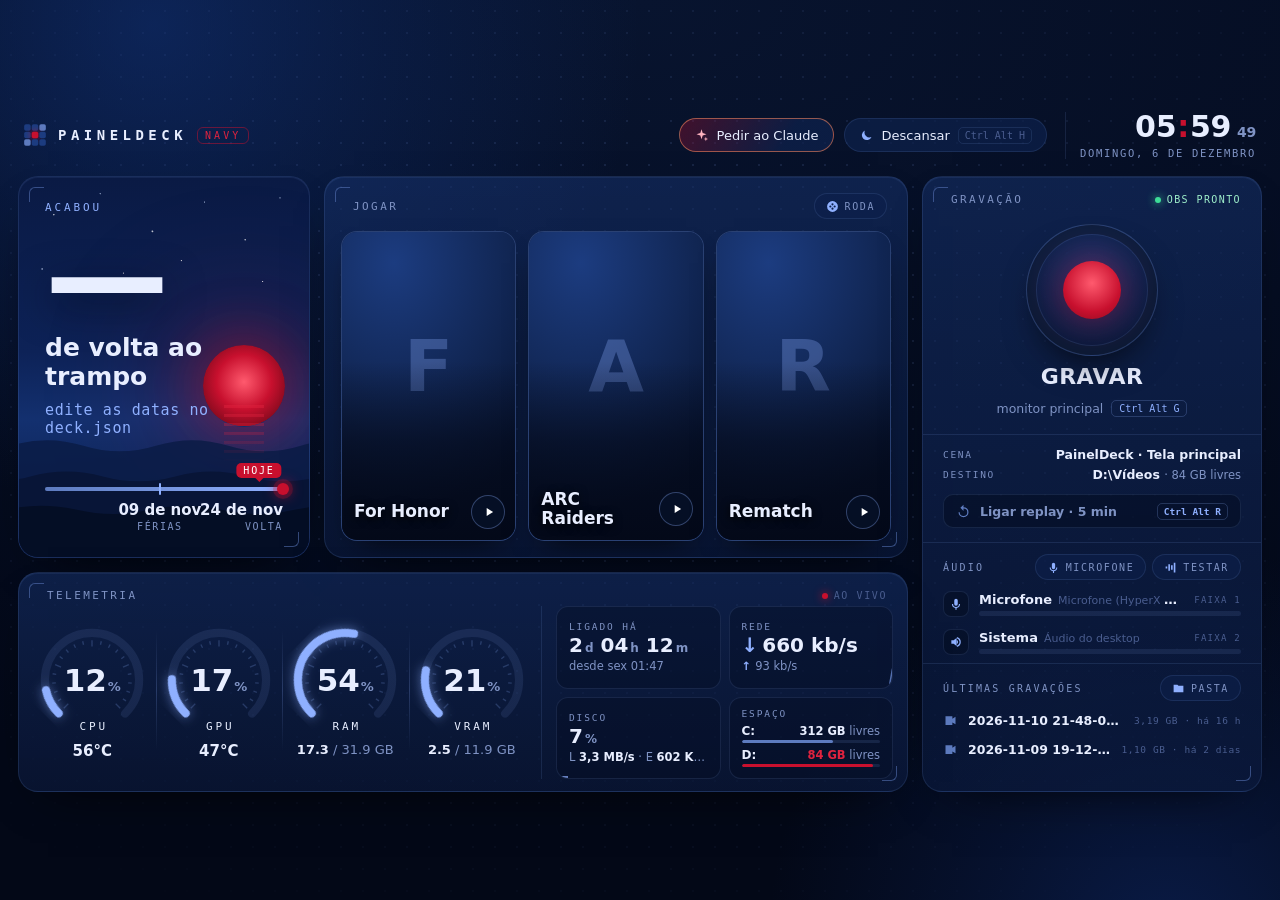
==== commit ec2ce1a7: "Modo jogo: cartão REPLAY no lugar do JOGAR, com cortes de 30 s, 1 min e 5 min - Com jogo aberto, o J" ====
--- a/wwwroot/scenes/navy/index.html
+++ b/wwwroot/scenes/navy/index.html
@@ -107,6 +107,28 @@
         </button>
       </div>
       <div class="shelf" id="shelf"></div>
+    </section>
+
+    <!-- ===== replay (rec.js): com jogo aberto entra no lugar do JOGAR — prévia ao vivo e botões pra salvar os últimos segundos ===== -->
+    <section class="card rhub swap" id="rhub">
+      <div class="card-head">
+        <span class="label">REPLAY</span>
+        <span class="rc-pill" id="rh-pill"><i></i><span id="rh-pill-text">desligado</span></span>
+        <button class="head-btn" id="rh-games" title="Abrir a roda com todos os jogos"><span>jogos</span></button>
+      </div>
+      <div class="rh-body">
+        <div class="rh-prev" id="rh-prev">
+          <img id="rh-img" alt="">
+          <div class="rh-empty" id="rh-empty">Prévia do que o OBS está pegando</div>
+          <span class="rh-live" id="rh-live" hidden><i></i>AO VIVO</span>
+        </div>
+        <div class="rh-side">
+          <div class="rh-cap" id="rh-cap">SALVAR OS ÚLTIMOS</div>
+          <div class="rh-btns" id="rh-btns"></div>
+          <div class="rh-clips-head"><span class="label">CLIPES DA SESSÃO</span><span class="rh-count" id="rh-count"></span></div>
+          <ul class="rc-list rh-clips" id="rh-clips"></ul>
+        </div>
+      </div>
     </section>
 
     <!-- ===== gravação (rec.js): botão de gravar no OBS, faixas de áudio e últimas gravações ===== -->
